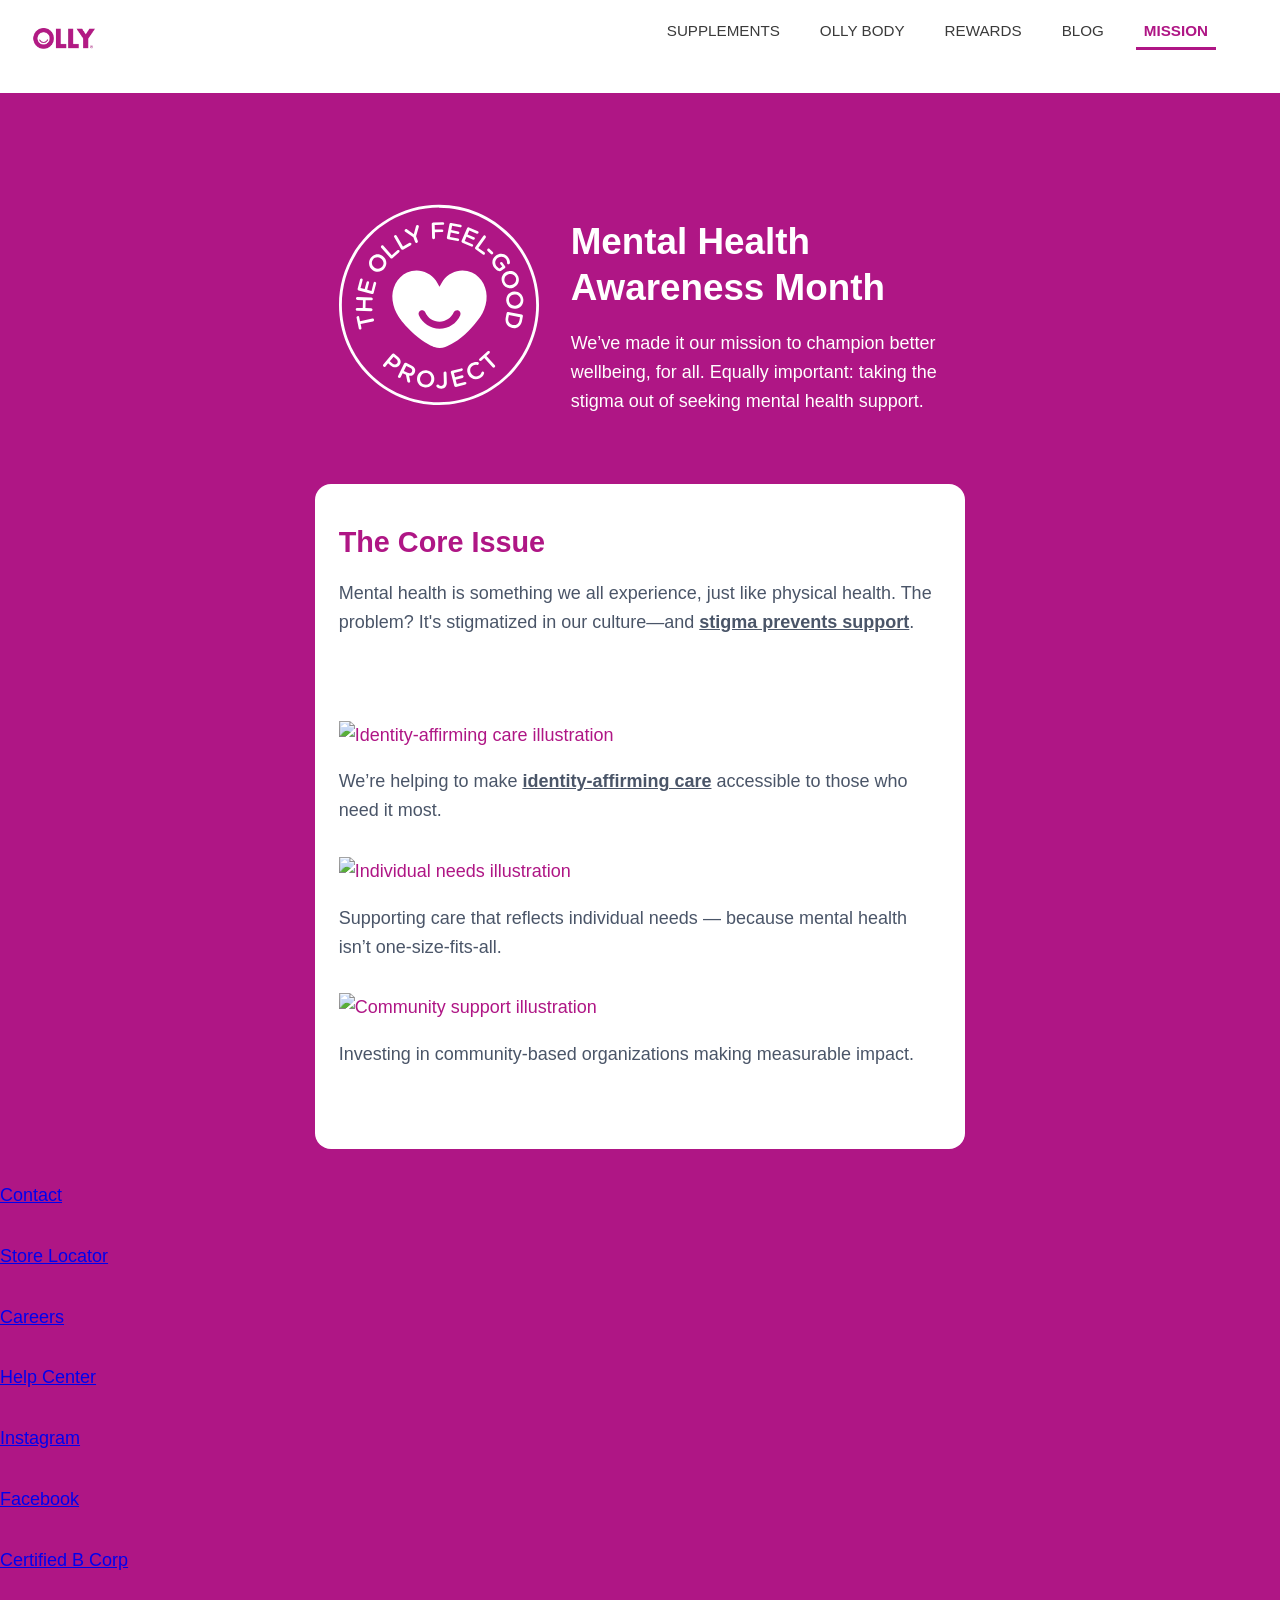
==== index.html @ 5bee1ff4 "progress and image" ====
<!DOCTYPE html>
<html lang="en">

<head>
    <link rel="stylesheet" href="style.css"> 
    <meta name="viewport" content="width=device-width, initial-scale=1.0">
    <meta charset="UTF-8">
    <title>OLLY - Mental Health Awareness Month</title>
</head>

<header>
  <nav aria-label="sidepanelnav" id="mySidepanel" class="sidepanel">
    <ul>
      <li><a href="javascript:void(0);" class="closebtn" onclick="toggleNav()">&times;</a></li>
      <li><a href="/collections/olly-wellness">SUPPLEMENTS</a></li>
      <li><a href="/collections/olly-body">OLLY BODY</a></li>
      <li><a href="/pages/rewards">REWARDS</a></li>
      <li><a href="/blogs/the-well">BLOG</a></li>
      <li><a href="/pages/mental-health-awareness-month" aria-current="page">MISSION</a></li>
    </ul>
  </nav>
    
    
    <nav aria-label="topnav" id="myTopnav">
    <a href="index.html" class="logo">
        <img src="media/olly-logo.webp" alt="Logo">
    </a>
    <ul>
      <li><a href="/collections/olly-wellness">SUPPLEMENTS</a></li>
      <li><a href="/collections/olly-body">OLLY BODY</a></li>
      <li><a href="/pages/rewards">REWARDS</a></li>
      <li><a href="/blogs/the-well">BLOG</a></li>
      <li><a href="/pages/mental-health-awareness-month" aria-current="page">MISSION</a></li>
      <li><a href="javascript:void(0);" class="icon" onclick="toggleNav()">
          <i class="fa fa-bars"></i>
        </a></li>
    </ul>

    <!-- side panel js start -->
        <script>
            function openNav() {
                document.getElementById("mySidepanel").style.width = "250px";
            }
    
            function closeNav() {
                document.getElementById("mySidepanel").style.width = "0";
            }
    
            function toggleNav() {
                var sidepanel = document.getElementById("mySidepanel");
                var topnav = document.getElementById("myTopnav");
    
                if (sidepanel.style.width === "250px") {
                    sidepanel.style.width = "0";
                    topnav.style.display = "flex";
                } else {
                    sidepanel.style.width = "250px";
                    topnav.style.display = "none";
                }
            }
        </script>
    <!-- side panel js end -->
  </nav>
</header>

<main id="MainContent">
    <section aria-labelledby="hero-heading" id="hero">
        <div class="hero-media">
            <img
            src="media/mental-health-logo.svg"
            alt="Mental Health Awareness Month logo"
            />
        </div>

        <div class="hero-content">
            <h1 id="hero-heading">Mental Health Awareness Month</h1>
            <p>
            We’ve made it our mission to champion better wellbeing, for all.
            Equally important: taking the stigma out of seeking mental health support.
            </p>
        </div>
    </section>

  <section aria-labelledby="commitment-heading" id="commitment">
    <div class="commitment-content">
        <h2 id="commitment-heading">The Core Issue</h2>
        <p>
        Mental health is something we all experience, just like physical health. The problem? It's stigmatized in our culture—and <strong>stigma prevents support</strong>.
        </p>
    </div>

    <ul>
      <li>
        <img
          src="https://i.shgcdn.com/0f88d912-123a-4f7f-b907-139915a58013/"
          alt="Identity-affirming care illustration"
        />
        <p>
          We’re helping to make <strong>identity-affirming care</strong>
          accessible to those who need it most.
        </p>
      </li>

      <li>
        <img
          src="https://i.shgcdn.com/5faaf7ad-046f-4b16-beb1-a5397c3eaf25/"
          alt="Individual needs illustration"
        />
        <p>
          Supporting care that reflects individual needs — because
          mental health isn’t one-size-fits-all.
        </p>
      </li>

      <li>
        <img
          src="https://i.shgcdn.com/6b8aafae-0c49-4df1-9c98-b7e3e86e8db0/"
          alt="Community support illustration"
        />
        <p>
          Investing in community-based organizations making
          measurable impact.
        </p>
      </li>
    </ul>
  </section>
</main>

<footer>
  <nav aria-label="Footer navigation">
    <ul>
      <li><a href="/pages/contact">Contact</a></li>
      <li><a href="/pages/find-a-store">Store Locator</a></li>
      <li><a href="https://boards.greenhouse.io/olly">Careers</a></li>
      <li><a href="https://help.olly.com">Help Center</a></li>
    </ul>
  </nav>

  <nav aria-label="Social links">
    <ul>
      <li><a href="https://www.instagram.com/ollynutrition/">Instagram</a></li>
      <li><a href="https://www.facebook.com/OLLYnutrition/">Facebook</a></li>
      <li>
        <a href="https://www.bcorporation.net/en-us/find-a-b-corp/company/olly/">
          Certified B Corp
        </a>
      </li>
    </ul>
  </nav>
</footer>

</html>
---- style.css ----
:root {
    --color-accent: #c4cdd5;
    --color-body-text: #161d25;
    --color-main-background: #fff;
    --color-border: #849bb6;

    --font-heading: Helvetica, Arial, sans-serif;
    --font-body: Helvetica, Arial, sans-serif;
    --font-body-weight: 400;
    --font-body-style: normal;
    --font-body-bold-weight: 700;
  }
  


@font-face {
    font-family:"Montserrat";
    src: url(fonts/Montserrat-SemiBold.ttf) format('truetype');
    font-weight: 300;
    font-style: normal;
  }

@font-face {
    font-family:"Montserrat";
    src: url(fonts/Montserrat-ExtraBold.ttf) format('truetype');
    font-weight: 700;
    font-style: normal;
}



/* =========================================================
   Base Typography & Readability
   ========================================================= */


body {
  font-family: "Montserrat",Helvetica, Arial, sans-serif;
  font-size: clamp(1rem, 0.95rem + 0.25vw, 1.125rem);
  line-height: 1.6;
  color: #ffffff;
  background-color: #AF1685;
  margin:0px;
}

*,
*::before,
*::after {
  box-sizing: border-box;
}

/* =========================================================
   Skip Navigation Link
   ========================================================= */
.skip-link {
  position: absolute;
  top: -100%;
  left: 0;
  padding: 0.5rem 1rem;
  background-color: #ffffff;
  color: #161d25;
  z-index: 1000;
}

.skip-link:focus {
  top: 0;
  outline: 3px solid #ff8c00;
}

/* =========================================================
   Top Navigation Layout
   ========================================================= */
#myTopnav {
  display: flex;
  align-items: center;
  justify-content: space-between;
  padding: 1rem 1.5rem;
  max-width: 100%;
  margin: 0 auto;
  text-align: left;
  background-color: #ffffff;
}

/* Logo */
#myTopnav .logo {
  max-width: 5rem;
  text-decoration: none;
  color: #161d25;
}

/* Navigation List */
#myTopnav ul {
  display: flex;
  gap: 1.5rem;
  list-style: none;
  margin: 0;
  padding: 0;
}

/* =========================================================
   Links & States
   ========================================================= */
#myTopnav a {
  font-size: clamp(0.875rem, 0.83rem + 0.2vw, 0.95rem);
  color: #3a3a3a;
  text-decoration: none;
  padding: 0.5rem;
}

/* Hover & Focus (not color-only) */
#myTopnav a:hover,
#myTopnav a:focus-visible {
  text-decoration: none;
  color: #AF1685;
  border-bottom: 3px solid currentColor;
}

/* Current Page Indicator */
#myTopnav a[aria-current="page"] {
  font-weight: 600;
  color: #AF1685;
  border-bottom: 3px solid #AF1685;
}

/* =========================================================
   Keyboard Navigation & Focus Visibility
   ========================================================= */
a:focus-visible {
  outline: 3px solid #ff8c00;
  outline-offset: 3px;
}

a:focus:not(:focus-visible) {
  outline: none;
}

/* =========================================================
   Screen Reader Enhancements
   ========================================================= */
/* Ensure current page is announced even if color is missed */
#myTopnav a[aria-current="page"]::after {
  content: " (current page)";
  position: absolute;
  left: -9999px;
}



main {
  max-width: 65ch;               /* readable line length */
  margin: 0 auto;
  text-align: left;              /* avoid centered body text */
  margin-top: 3rem;
}

#hero {
  display: grid;
  grid-template-columns: minmax(200px, 1fr) 2fr;
  gap: 2rem;
  align-items: center;
  max-width: 65ch;
  margin: 0 auto;
  padding: 3rem 1.5rem;
}

#hero p{
    color:#ffffff
}


#commitment{
    display: grid;
    grid-template-columns: minmax(1fr, 1fr) 2fr;
    gap: 2rem;
    background-color: #ffffff;
    color:#AF1685;
    padding: 1rem 1.5rem;
    border-radius: 1rem;
}

/* Typography Start*/
h1 {
  font-size: clamp(1.8rem, 1.5rem + 1vw, 2.4rem);
  line-height: 1.25;
  margin-bottom: 1rem;
}

h2 {
  font-size: clamp(1.4rem, 1.2rem + 0.8vw, 1.8rem);
  line-height: 1.3;
  margin-bottom: 0.75rem;
}

p {
  font-size: clamp(1rem, 0.95rem + 0.25vw, 1.125rem);
  line-height: 1.6;
  margin-bottom: 1.25rem;
  color: #4a5568; 
}


ul {
  list-style: none;
  padding: 0;
  margin: 2rem 0;
}

li {
  margin-bottom: 2rem;
}

strong {
  font-weight: 600;
  text-decoration: underline; /* not color-only emphasis */
}
/* Typography End*/


/* Image - non-decor */
img {
  max-width: 100%;
  height: auto;
  display: block;
  margin-bottom: 1rem;
}


/* =========================================================
   Responsive Layout & Typography
   ========================================================= */
@media (max-width: 48rem) {
  #myTopnav {
    flex-direction: column;
    align-items: flex-start;
    gap: 1rem;
  }

  #myTopnav ul {
    flex-wrap: wrap;
    gap: 1rem;
  }
}

/* =========================================================
   Respect User Preferences
   ========================================================= */
@media (prefers-reduced-motion: reduce) {
  * {
    transition: none !important;
  }
}

@media (prefers-contrast: more) {
  #myTopnav a {
    color: #0000ee;
  }

  #myTopnav a:hover,
  #myTopnav a:focus-visible {
    color: #00008b;
  }

  a:focus-visible {
    outline-color: #000000;
  }
}





/* Responsive Nav CSS Start*/
@media screen and (max-width: 1000px) {

  /* Hide links visually, NOT from assistive tech */
  .nav-links a {
    position: absolute;
    left: -9999px;
  }

  /* Hamburger icon */
  .nav-links .icon {
    position: static;
    left: auto;
    display: inline-flex;
    align-items: center;
    justify-content: center;
    min-width: 48px;
    min-height: 48px; /* WCAG touch target */
    cursor: pointer;
  }

  /* Expanded state */
  .topnav.responsive .nav-links a {
    position: static;
    display: block;
    padding: 1rem;
    text-align: left;
  }
}

/* =========================================================
   Hamburger Icon Accessibility
   ========================================================= */
.icon {
  background: none;
  border: none;
  font-size: 1.5rem;
}

.icon:focus-visible {
  outline: 3px solid #ff8c00;
  outline-offset: 3px;
}

/* =========================================================
   Side Panel (Accessible Off-Canvas Menu)
   ========================================================= */
.sidepanel {
  height: 100%;
  width: 0;
  position: fixed;
  z-index: 1000;
  top: 0;
  right: 0;
  background-color: #0b2a4a; /* ensure contrast */
  overflow-x: hidden;
  padding-top: 3.75rem;
  transition: width 0.4s ease;
}

/* Expanded state (via JS or aria-expanded) */
.sidepanel[aria-hidden="false"] {
  width: 280px;
}

/* =========================================================
   Sidepanel Links
   ========================================================= */
.sidepanel a {
  display: block;
  padding: 1rem 1.25rem;
  font-size: 1.125rem;
  color: #ffffff;
  text-decoration: none;
}

.sidepanel a:hover,
.sidepanel a:focus-visible {
  text-decoration: underline;
  outline: none;
}

/* =========================================================
   Close Button
   ========================================================= */
.sidepanel .closebtn {
  position: absolute;
  top: 1rem;
  right: 1rem;
  font-size: 2rem;
  min-width: 48px;
  min-height: 48px;
  display: flex;
  align-items: center;
  justify-content: center;
}

.sidepanel .closebtn:focus-visible {
  outline: 3px solid #ff8c00;
  outline-offset: 3px;
}

/* =========================================================
   Reduced Motion Support
   ========================================================= */
@media (prefers-reduced-motion: reduce) {
  .sidepanel {
    transition: none;
  }
}

/* =========================================================
   Small Height Screens
   ========================================================= */
@media screen and (max-height: 450px) {
  .sidepanel {
    padding-top: 1rem;
  }

  .sidepanel a {
    font-size: 1rem;
  }
}
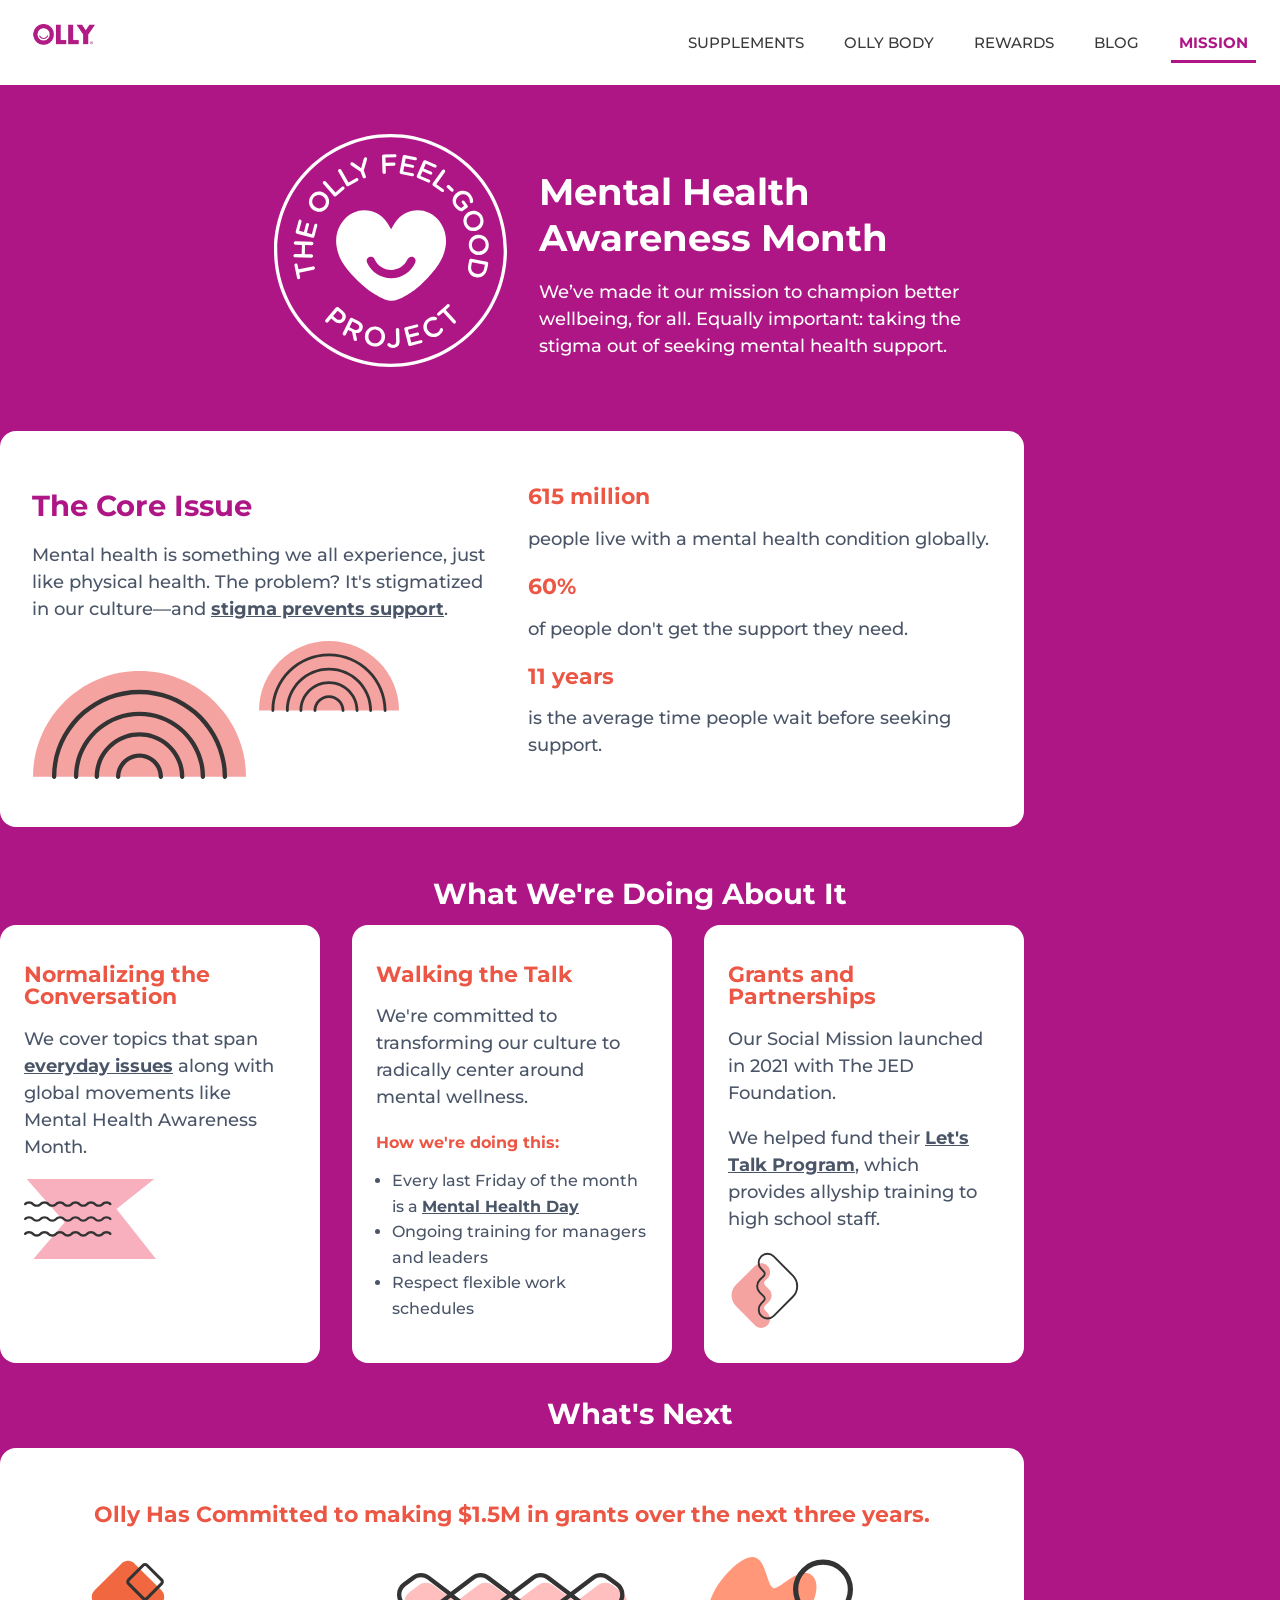
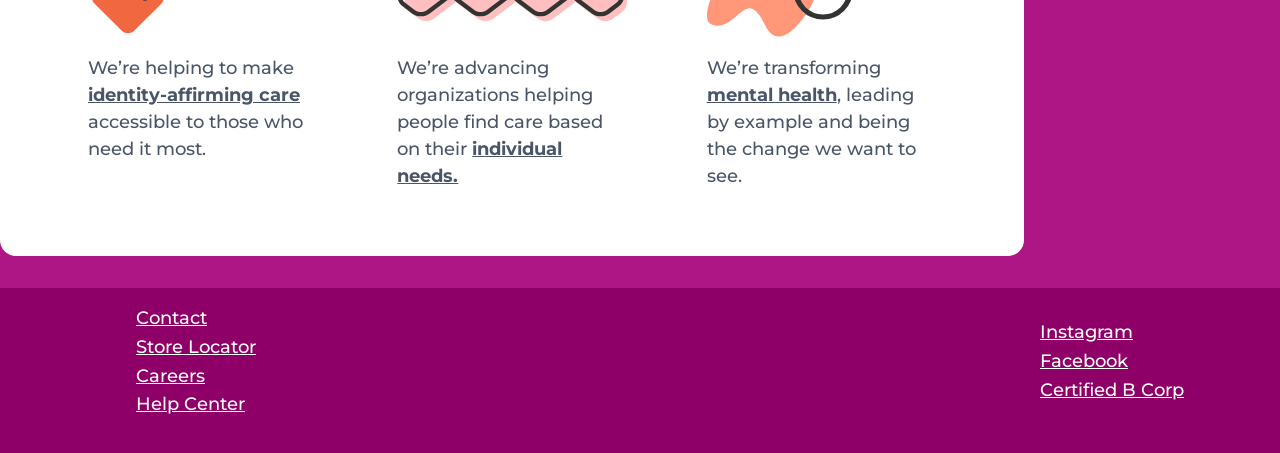
==== commit 72bf1975: "graphics" ====
--- a/index.html
+++ b/index.html
@@ -9,58 +9,49 @@
 </head>
 
 <header>
-  <nav aria-label="sidepanelnav" id="mySidepanel" class="sidepanel">
-    <ul>
-      <li><a href="javascript:void(0);" class="closebtn" onclick="toggleNav()">&times;</a></li>
-      <li><a href="/collections/olly-wellness">SUPPLEMENTS</a></li>
-      <li><a href="/collections/olly-body">OLLY BODY</a></li>
-      <li><a href="/pages/rewards">REWARDS</a></li>
-      <li><a href="/blogs/the-well">BLOG</a></li>
-      <li><a href="/pages/mental-health-awareness-month" aria-current="page">MISSION</a></li>
-    </ul>
-  </nav>
-    
-    
-    <nav aria-label="topnav" id="myTopnav">
-    <a href="index.html" class="logo">
-        <img src="media/olly-logo.webp" alt="Logo">
-    </a>
-    <ul>
-      <li><a href="/collections/olly-wellness">SUPPLEMENTS</a></li>
-      <li><a href="/collections/olly-body">OLLY BODY</a></li>
-      <li><a href="/pages/rewards">REWARDS</a></li>
-      <li><a href="/blogs/the-well">BLOG</a></li>
-      <li><a href="/pages/mental-health-awareness-month" aria-current="page">MISSION</a></li>
-      <li><a href="javascript:void(0);" class="icon" onclick="toggleNav()">
-          <i class="fa fa-bars"></i>
-        </a></li>
-    </ul>
+  <nav aria-label="Main Navigation" id="myTopnav">
+  <a href="index.html" class="logo">
+    <img src="media/olly-logo.webp" alt="Olly Logo">
+  </a>
+  
+  <button class="icon" aria-label="Toggle menu" aria-controls="mySidepanel" aria-expanded="false" onclick="toggleNav()">
+    <i class="fa fa-bars"></i>
+  </button>
 
-    <!-- side panel js start -->
-        <script>
-            function openNav() {
-                document.getElementById("mySidepanel").style.width = "250px";
-            }
-    
-            function closeNav() {
-                document.getElementById("mySidepanel").style.width = "0";
-            }
-    
-            function toggleNav() {
-                var sidepanel = document.getElementById("mySidepanel");
-                var topnav = document.getElementById("myTopnav");
-    
-                if (sidepanel.style.width === "250px") {
-                    sidepanel.style.width = "0";
-                    topnav.style.display = "flex";
-                } else {
-                    sidepanel.style.width = "250px";
-                    topnav.style.display = "none";
-                }
-            }
-        </script>
-    <!-- side panel js end -->
-  </nav>
+  <ul class="nav-links">
+    <li><a href="/collections/olly-wellness">SUPPLEMENTS</a></li>
+    <li><a href="/collections/olly-body">OLLY BODY</a></li>
+    <li><a href="/pages/rewards">REWARDS</a></li>
+    <li><a href="/blogs/the-well">BLOG</a></li>
+    <li><a href="/pages/mental-health-awareness-month" aria-current="page">MISSION</a></li>
+  </ul>
+</nav>
+
+<!-- Sidepanel -->
+<nav aria-label="Side Panel Navigation" id="mySidepanel" class="sidepanel" aria-hidden="true">
+  <button class="closebtn" aria-label="Close menu" onclick="toggleNav()">&times;</button>
+  <ul role="menu">
+    <li><a role="menuitem" href="/collections/olly-wellness">SUPPLEMENTS</a></li>
+    <li><a role="menuitem" href="/collections/olly-body">OLLY BODY</a></li>
+    <li><a role="menuitem" href="/pages/rewards">REWARDS</a></li>
+    <li><a role="menuitem" href="/blogs/the-well">BLOG</a></li>
+    <li><a role="menuitem" href="/pages/mental-health-awareness-month" aria-current="page">MISSION</a></li>
+  </ul>
+</nav>
+
+<script>
+function toggleNav() {
+  const sidepanel = document.getElementById("mySidepanel");
+  const button = document.querySelector(".icon");
+  const isOpen = sidepanel.getAttribute("aria-hidden") === "false";
+
+  sidepanel.setAttribute("aria-hidden", isOpen ? "true" : "false");
+  button.setAttribute("aria-expanded", !isOpen);
+
+  // Optional: prevent tabbing to background when open
+  document.body.style.overflow = !isOpen ? "hidden" : "";
+}
+</script>
 </header>
 
 <main id="MainContent">
@@ -87,42 +78,71 @@
         <p>
         Mental health is something we all experience, just like physical health. The problem? It's stigmatized in our culture—and <strong>stigma prevents support</strong>.
         </p>
+        <img src="media/olly-decor-1.svg" alt="decorative figures pink half-circles">
     </div>
 
-    <ul>
-      <li>
-        <img
-          src="https://i.shgcdn.com/0f88d912-123a-4f7f-b907-139915a58013/"
-          alt="Identity-affirming care illustration"
-        />
-        <p>
-          We’re helping to make <strong>identity-affirming care</strong>
-          accessible to those who need it most.
-        </p>
-      </li>
+    <div class="commitment-content">
+        <h3 id="commitment-statistic1">615 million</h3>
+        <p>people live with a mental health condition globally.</p>
+        <h3 id="commitment-statistic2">60%</h3>
+        <p>of people don't get the support they need.</p>
+        <h3 id="commitment-statistic3">11 years</h3>
+        <p>is the average time people wait before seeking support.</p>
+    </div>
+  </section>
 
-      <li>
-        <img
-          src="https://i.shgcdn.com/5faaf7ad-046f-4b16-beb1-a5397c3eaf25/"
-          alt="Individual needs illustration"
-        />
-        <p>
-          Supporting care that reflects individual needs — because
-          mental health isn’t one-size-fits-all.
-        </p>
-      </li>
 
-      <li>
-        <img
-          src="https://i.shgcdn.com/6b8aafae-0c49-4df1-9c98-b7e3e86e8db0/"
-          alt="Community support illustration"
-        />
-        <p>
-          Investing in community-based organizations making
-          measurable impact.
-        </p>
-      </li>
-    </ul>
+  <section aria-labelledby="our-actions" id="our-actions">
+        <h2 id="our-actions-heading">What We're Doing About It</h2>
+        <section aria-labelledby="our-actions-grid" id="actions-grid">
+            <section aria-labelledby="our-actions-card" id="actioncard">
+                <h3>Normalizing the Conversation</h3>
+                <p>We cover topics that span <strong>everyday issues</strong> along with global movements like Mental Health Awareness Month.</p>
+                <img src="media/olly-decor-2.svg" alt="decorative figures orange diamonds">
+            </section>
+
+            <section aria-labelledby="our-actions-card" id="actioncard">
+                <h3>Walking the Talk</h3>
+                <p>We're committed to transforming our culture to radically center around mental wellness.</p>
+                <h4>How we're doing this:</h4>
+                <ul>
+                    <li>Every last Friday of the month is a <strong>Mental Health Day</strong></li>
+                    <li>Ongoing training for managers and leaders</li>
+                    <li>Respect flexible work schedules</li>
+                </ul>
+            </section>
+
+            <section aria-labelledby="our-actions-card" id="actioncard">
+                <h3>Grants and Partnerships</h3>
+                <p>Our Social Mission launched in 2021 with The JED Foundation.</p>
+                <p>We helped fund their <strong>Let's Talk Program</strong>, which provides allyship training to high school staff.</p>
+                <img src="media/olly-decor-3.svg" alt="decorative figures three pink diamonds">
+            </section>
+        </section>
+  </section>
+
+
+  <section aria-labelledby="whats-next" id="whats-next">
+        <h2 id="whats-next-heading">What's Next</h2>
+        <section aria-labelledby="whats-next-content" id="whats-next-content">
+            <h3>Olly Has Committed to making $1.5M in grants over the next three years.</h3>
+                <section aria-labelledby="whats-next-grid" id="whats-next-grid">
+                    <section aria-labelledby="whats-next-card" id="actioncard">
+                        <img src="media/olly-decor-4.svg" alt="decorative figures three pink diamonds">
+                        <p>We’re helping to make <strong>identity-affirming care</strong> accessible to those who need it most.</p>
+                    </section>
+
+                    <section aria-labelledby="whats-next-card" id="actioncard">
+                        <img src="media/olly-decor-5.svg" alt="decorative figures three pink diamonds">
+                        <p>We’re advancing organizations helping people find care based on their <strong>individual needs.</strong></p>
+                    </section>
+
+                    <section aria-labelledby="whats-next-card" id="actioncard">
+                        <img src="media/olly-decor-6.svg" alt="decorative figures three pink diamonds">
+                        <p>We’re transforming <strong>mental health</strong>, leading by example and being the change we want to see.</p>
+                    </section>
+                </section>
+        </section>
   </section>
 </main>
 
--- a/style.css
+++ b/style.css
@@ -15,15 +15,15 @@
 
 @font-face {
     font-family:"Montserrat";
-    src: url(fonts/Montserrat-SemiBold.ttf) format('truetype');
-    font-weight: 300;
+    src: url(fonts/Montserrat-Bold.ttf) format('truetype');
+    font-weight: 700;
     font-style: normal;
   }
 
 @font-face {
     font-family:"Montserrat";
-    src: url(fonts/Montserrat-ExtraBold.ttf) format('truetype');
-    font-weight: 700;
+    src: url(fonts/Montserrat-Medium.ttf) format('truetype');
+    font-weight: 300;
     font-style: normal;
 }
 
@@ -147,10 +147,9 @@
 
 
 main {
-  max-width: 65ch;               /* readable line length */
+  /* max-width: 65ch; */
   margin: 0 auto;
   text-align: left;              /* avoid centered body text */
-  margin-top: 3rem;
 }
 
 #hero {
@@ -168,15 +167,118 @@
 }
 
 
+
 #commitment{
     display: grid;
-    grid-template-columns: minmax(1fr, 1fr) 2fr;
+    grid-template-columns: 1fr 1fr;
     gap: 2rem;
+    background-color: #ffffff;
+    color:#AF1685;
+    padding: 2rem 2rem;
+    border-radius: 1rem;
+    max-width:80%;
+    justify-self: center;
+}
+
+#commitment h3{
+    color: #EC5745;
+}
+
+#actions-grid{
+    display:grid;
+    grid-template-columns: 1fr 1fr 1fr;
+    gap:2rem;
+    max-width: 80%;
+    justify-self: center;
+}
+
+#our-actions h2{
+    text-align: center;
+    margin-top: 3rem;
+}
+
+#actioncard {
     background-color: #ffffff;
     color:#AF1685;
     padding: 1rem 1.5rem;
     border-radius: 1rem;
 }
+
+#actioncard h3{
+    color: #EC5745;
+    font-weight: 700;
+    font-family:"Montserrat";
+}
+
+#actioncard h4{
+    color: #EC5745;
+    font-size: 1rem;
+    margin-bottom: 1rem;
+}
+
+#actioncard ul{
+    color: #4a5568;
+    font-size: 1rem;
+    padding-left:1rem;
+}
+
+#actioncard img{
+    display: flex;
+    justify-self: center;
+    height: 5rem;
+}
+
+#whats-next-content{
+    background-color: #ffffff;
+    justify-self: center;
+    max-width: 80%;
+    padding: 2rem 4rem;
+    border-radius: 1rem;
+}
+
+#whats-next h2{
+    margin-top: 2rem;
+    text-align: center;
+    margin-bottom: 1rem;
+    color:#ffffff;
+}
+
+#whats-next-content h3{
+    color:#EC5745;
+    text-align: center;
+}
+
+#whats-next-grid{
+    display: grid;
+    grid-template-columns: 1fr 1fr 1fr;
+    gap: 2rem;
+}
+
+footer{
+  display: flex;
+  align-items: center;
+  justify-content: space-between;
+  padding: 1rem 6rem;
+  max-width: 100%;
+  margin-top: 2rem;
+  text-align: left;
+  background-color: #8E0067;
+}
+
+footer ul{
+    text-decoration: none;
+    list-style: none;
+}   
+
+footer a{
+    color:#ffffff;
+}
+
+footer a :hover{
+    color:#EC5745;
+}
+
+
 
 /* Typography Start*/
 h1 {
@@ -186,27 +288,40 @@
 }
 
 h2 {
-  font-size: clamp(1.4rem, 1.2rem + 0.8vw, 1.8rem);
+  font-size: clamp(1.4rem, 1.5rem + 0.8vw, 1.8rem);
   line-height: 1.3;
   margin-bottom: 0.75rem;
 }
 
+h3 {
+    font-size: clamp(1.2rem, 1rem + 0.5vw, 1.5rem);
+    line-height: 1;
+    margin-bottom: 1rem;
+}
+
+h4 {
+  font-size: clamp(1rem, 0.9rem + 0.3vw, 1.25rem);
+  line-height: 1.2;
+  margin-bottom: 0.5rem;
+}
+
 p {
   font-size: clamp(1rem, 0.95rem + 0.25vw, 1.125rem);
-  line-height: 1.6;
-  margin-bottom: 1.25rem;
+  line-height: 1.5;
+  /* margin-bottom: 1rem; */
   color: #4a5568; 
 }
 
 
 ul {
-  list-style: none;
-  padding: 0;
-  margin: 2rem 0;
+  /* list-style: none; */
+  /* padding: 0; */
+  /* margin: 2rem 0; */
+  margin-top: 0rem;
 }
 
 li {
-  margin-bottom: 2rem;
+  /* margin-bottom: 2rem; */
 }
 
 strong {
@@ -270,42 +385,42 @@
 
 
 /* Responsive Nav CSS Start*/
-@media screen and (max-width: 1000px) {
-
-  /* Hide links visually, NOT from assistive tech */
-  .nav-links a {
-    position: absolute;
-    left: -9999px;
-  }
-
-  /* Hamburger icon */
-  .nav-links .icon {
-    position: static;
-    left: auto;
-    display: inline-flex;
-    align-items: center;
-    justify-content: center;
-    min-width: 48px;
-    min-height: 48px; /* WCAG touch target */
-    cursor: pointer;
-  }
-
-  /* Expanded state */
-  .topnav.responsive .nav-links a {
-    position: static;
-    display: block;
-    padding: 1rem;
-    text-align: left;
-  }
-}
-
-/* =========================================================
-   Hamburger Icon Accessibility
-   ========================================================= */
+/* ===== Topnav ===== */
+.topnav {
+  display: flex;
+  justify-content: space-between;
+  align-items: center;
+  padding: 0.5rem 1rem;
+  background-color: #0b2a4a;
+}
+
+.topnav .logo img {
+  max-height: 48px;
+}
+
+.nav-links {
+  display: flex;
+  gap: 1rem;
+}
+
+.nav-links a {
+  color: #fff;
+  text-decoration: none;
+  font-size: 1rem;
+}
+
+.nav-links a:focus-visible {
+  outline: 3px solid #ff8c00;
+  outline-offset: 3px;
+}
+
+/* Hamburger */
 .icon {
+  display: none;
   background: none;
   border: none;
   font-size: 1.5rem;
+  cursor: pointer;
 }
 
 .icon:focus-visible {
@@ -313,9 +428,7 @@
   outline-offset: 3px;
 }
 
-/* =========================================================
-   Side Panel (Accessible Off-Canvas Menu)
-   ========================================================= */
+/* ===== Sidepanel ===== */
 .sidepanel {
   height: 100%;
   width: 0;
@@ -323,38 +436,30 @@
   z-index: 1000;
   top: 0;
   right: 0;
-  background-color: #0b2a4a; /* ensure contrast */
+  background-color: #0b2a4a;
   overflow-x: hidden;
   padding-top: 3.75rem;
   transition: width 0.4s ease;
 }
 
-/* Expanded state (via JS or aria-expanded) */
 .sidepanel[aria-hidden="false"] {
   width: 280px;
 }
 
-/* =========================================================
-   Sidepanel Links
-   ========================================================= */
 .sidepanel a {
   display: block;
   padding: 1rem 1.25rem;
   font-size: 1.125rem;
-  color: #ffffff;
+  color: #fff;
   text-decoration: none;
 }
 
 .sidepanel a:hover,
 .sidepanel a:focus-visible {
   text-decoration: underline;
-  outline: none;
-}
-
-/* =========================================================
-   Close Button
-   ========================================================= */
-.sidepanel .closebtn {
+}
+
+.closebtn {
   position: absolute;
   top: 1rem;
   right: 1rem;
@@ -366,23 +471,34 @@
   justify-content: center;
 }
 
-.sidepanel .closebtn:focus-visible {
+.closebtn:focus-visible {
   outline: 3px solid #ff8c00;
   outline-offset: 3px;
 }
 
-/* =========================================================
-   Reduced Motion Support
-   ========================================================= */
+/* ===== Responsive ===== */
+@media screen and (max-width: 1000px) {
+  .nav-links {
+    display: none;
+  }
+
+  .icon {
+    display: inline-flex;
+    align-items: center;
+    justify-content: center;
+    min-width: 48px;
+    min-height: 48px;
+  }
+}
+
+/* ===== Reduced Motion ===== */
 @media (prefers-reduced-motion: reduce) {
   .sidepanel {
     transition: none;
   }
 }
 
-/* =========================================================
-   Small Height Screens
-   ========================================================= */
+/* ===== Small height screens ===== */
 @media screen and (max-height: 450px) {
   .sidepanel {
     padding-top: 1rem;
@@ -392,3 +508,13 @@
     font-size: 1rem;
   }
 }
+
+
+
+
+
+
+
+
+
+
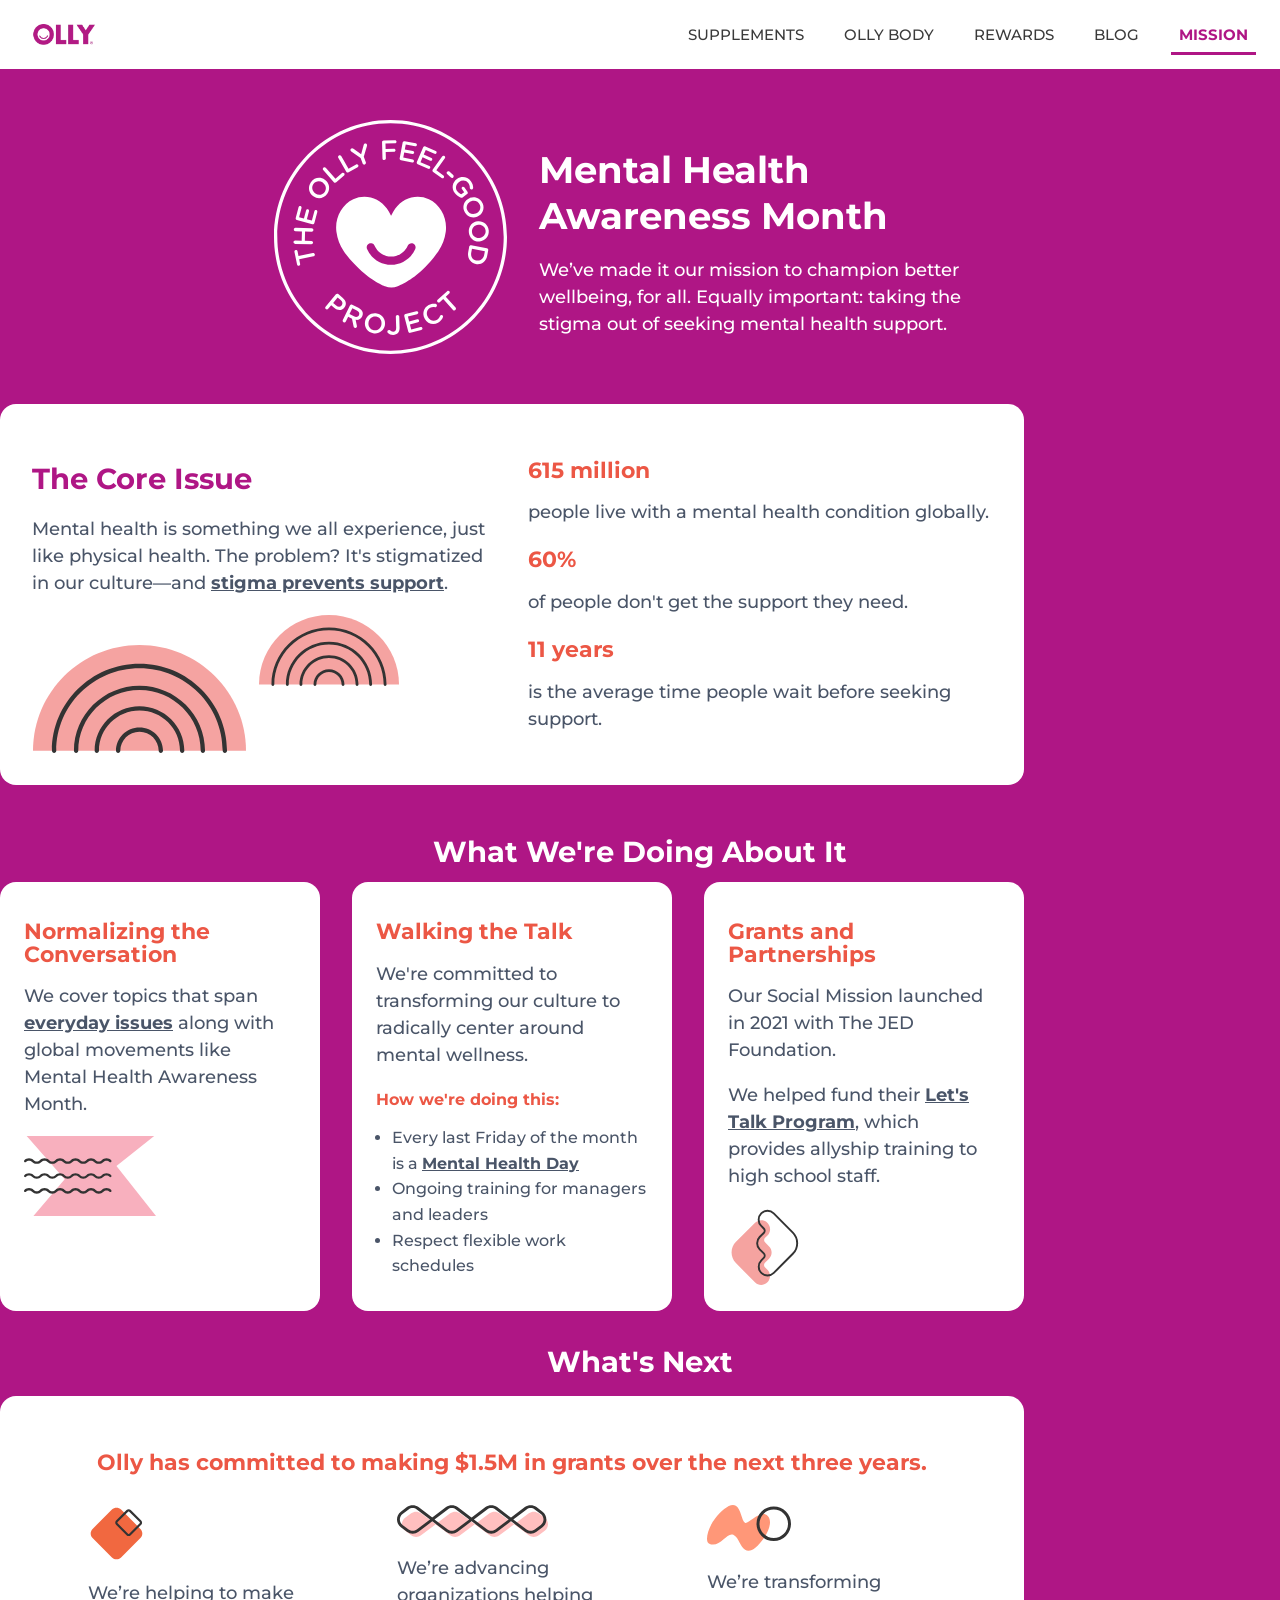
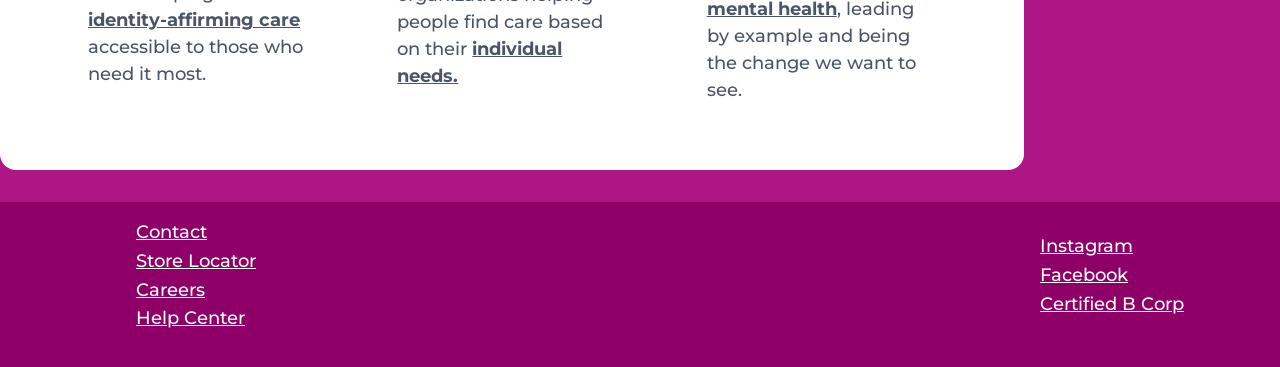
==== commit 713d8c28: "responsive" ====
--- a/index.html
+++ b/index.html
@@ -125,19 +125,19 @@
   <section aria-labelledby="whats-next" id="whats-next">
         <h2 id="whats-next-heading">What's Next</h2>
         <section aria-labelledby="whats-next-content" id="whats-next-content">
-            <h3>Olly Has Committed to making $1.5M in grants over the next three years.</h3>
+            <h3>Olly has committed to making $1.5M in grants over the next three years.</h3>
                 <section aria-labelledby="whats-next-grid" id="whats-next-grid">
-                    <section aria-labelledby="whats-next-card" id="actioncard">
+                    <section aria-labelledby="whats-next-card" id="whats-next-card">
                         <img src="media/olly-decor-4.svg" alt="decorative figures three pink diamonds">
                         <p>We’re helping to make <strong>identity-affirming care</strong> accessible to those who need it most.</p>
                     </section>
 
-                    <section aria-labelledby="whats-next-card" id="actioncard">
+                    <section aria-labelledby="whats-next-card" id="whats-next-card">
                         <img src="media/olly-decor-5.svg" alt="decorative figures three pink diamonds">
                         <p>We’re advancing organizations helping people find care based on their <strong>individual needs.</strong></p>
                     </section>
 
-                    <section aria-labelledby="whats-next-card" id="actioncard">
+                    <section aria-labelledby="whats-next-card" id="whats-next-card">
                         <img src="media/olly-decor-6.svg" alt="decorative figures three pink diamonds">
                         <p>We’re transforming <strong>mental health</strong>, leading by example and being the change we want to see.</p>
                     </section>
--- a/style.css
+++ b/style.css
@@ -254,6 +254,17 @@
     gap: 2rem;
 }
 
+#whats-next-card{
+    background-color: #ffffff;
+    color:#AF1685;
+    padding: 1rem 1.5rem;
+    border-radius: 1rem;
+}
+
+#whats-next-card img{
+    justify-self: center;
+    }
+
 footer{
   display: flex;
   align-items: center;
@@ -331,12 +342,11 @@
 /* Typography End*/
 
 
-/* Image - non-decor */
+/* logo */
 img {
   max-width: 100%;
   height: auto;
   display: block;
-  margin-bottom: 1rem;
 }
 
 
@@ -488,8 +498,69 @@
     justify-content: center;
     min-width: 48px;
     min-height: 48px;
-  }
-}
+    }
+
+    #hero {
+    grid-template-columns: 1fr;
+    }
+
+    #hero img {
+    justify-self: center;
+    }
+
+    #commitment{
+        grid-template-columns: 1fr;
+        text-align: left;
+        max-width: 90%;
+    }
+
+    #commitment h3{
+        margin-top: 1rem;
+    }
+
+    #actions-grid{
+    grid-template-columns: 1fr;
+    max-width: 90%;
+    }
+
+
+    #whats-next-content{
+        padding: 1rem;
+        max-width: 90%;
+    }
+
+    #whats-next h3{
+        margin-top: 1.5rem;
+        text-align: left;
+    }
+
+    #whats-next-grid{
+    grid-template-columns: 1fr;
+    }
+
+    #whats-next-card{
+    padding: 0;
+    max-width: 100%;
+    }
+
+    #whats-next-card img{
+    justify-self: center;
+    }
+
+    footer {
+    flex-direction: column;
+    padding:1rem 1rem 2rem;
+    gap:1.5rem;
+    text-align: center;
+    }
+
+    footer ul{
+        list-style: none;
+        margin: 0;
+        padding: 0;
+    }
+}
+
 
 /* ===== Reduced Motion ===== */
 @media (prefers-reduced-motion: reduce) {
@@ -500,21 +571,27 @@
 
 /* ===== Small height screens ===== */
 @media screen and (max-height: 450px) {
-  .sidepanel {
+
+    .sidepanel {
     padding-top: 1rem;
   }
 
   .sidepanel a {
     font-size: 1rem;
   }
-}
-
-
-
-
-
-
-
-
-
-
+
+  .logo img{
+    justify-content: center;
+  }
+
+}
+
+
+
+
+
+
+
+
+
+
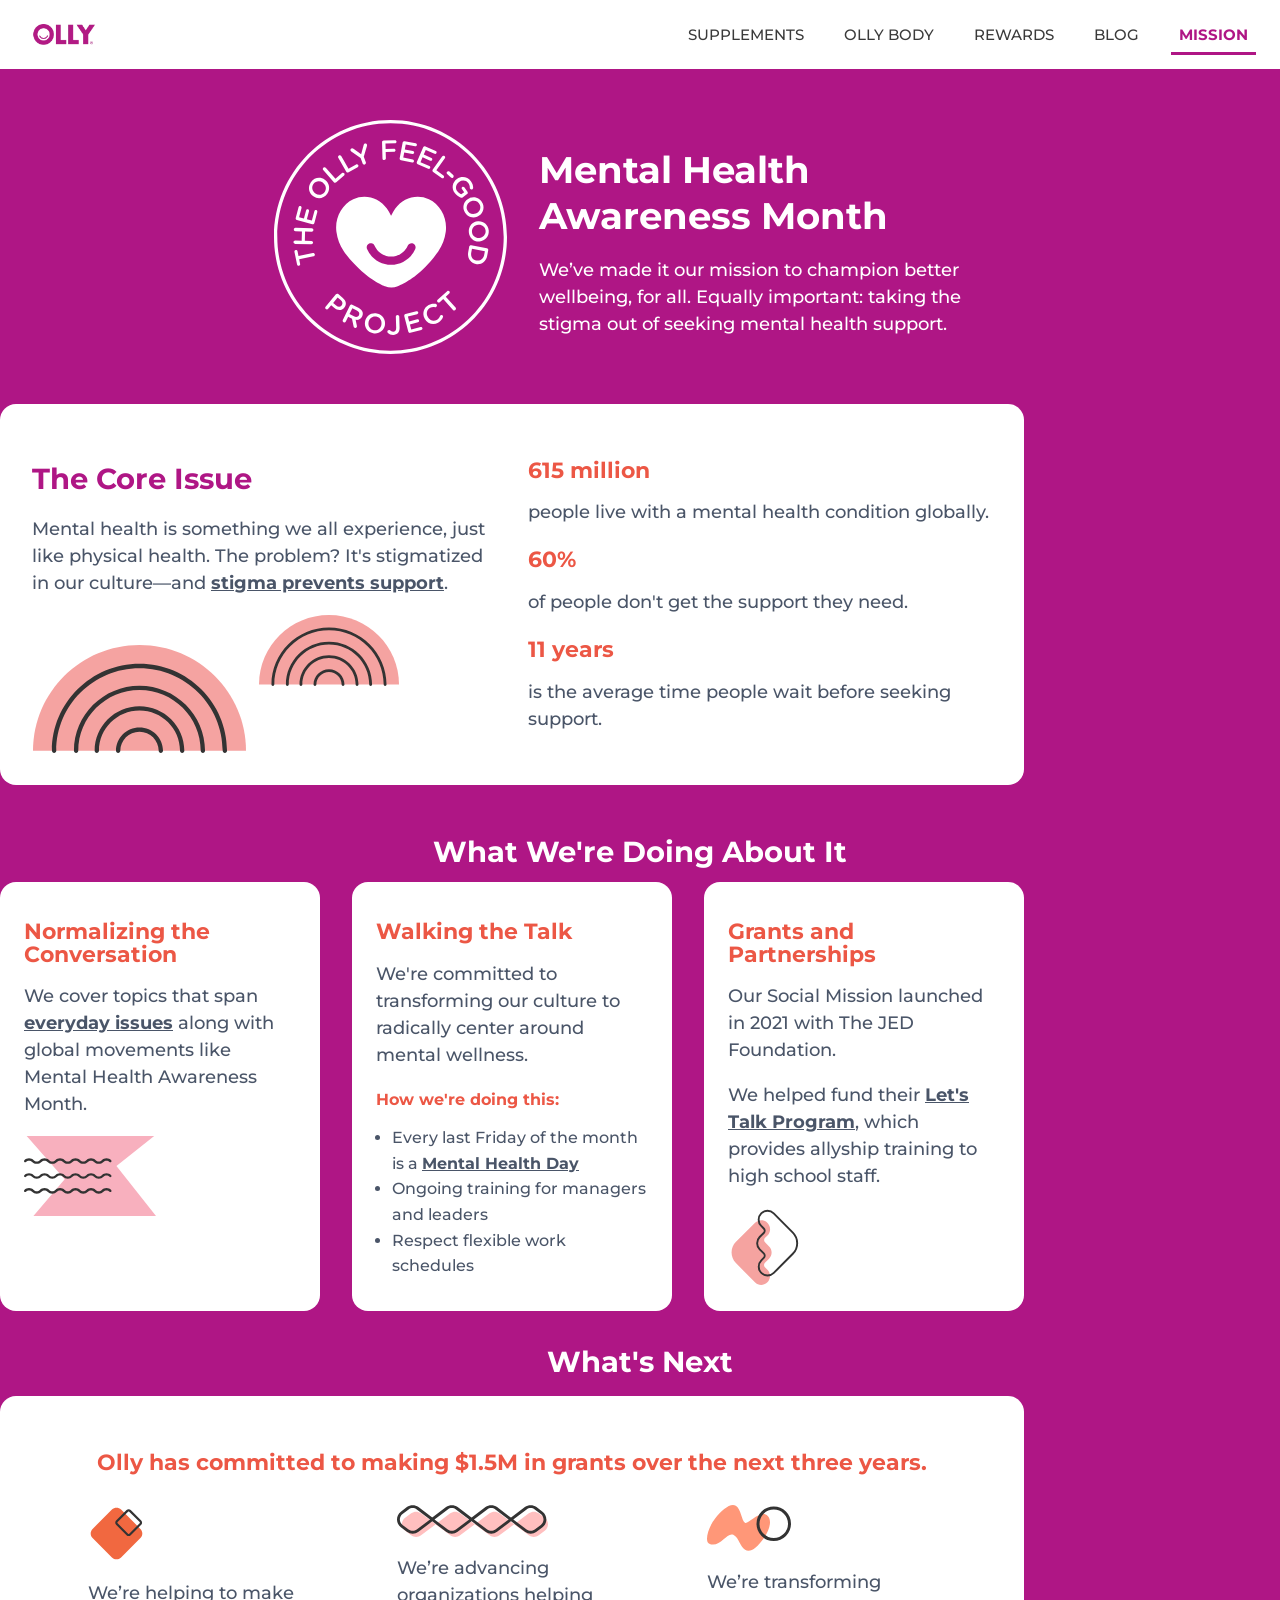
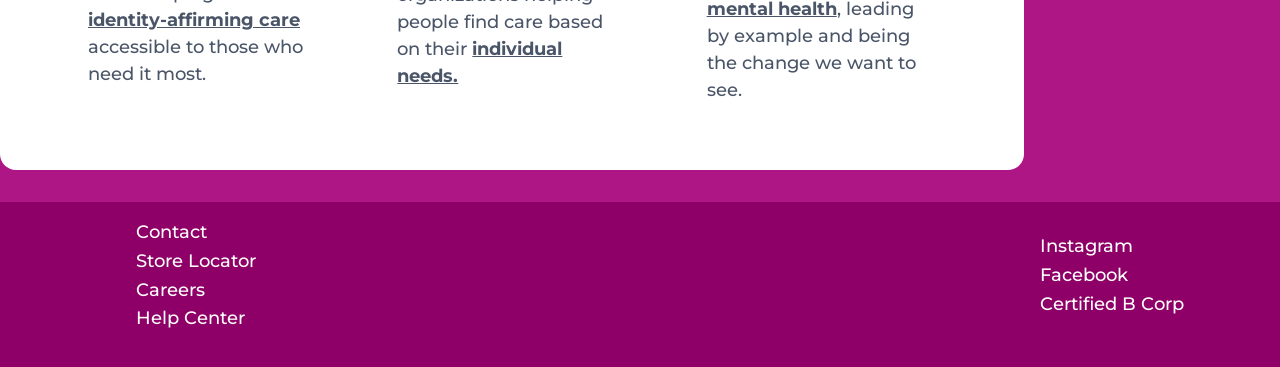
==== commit 5c5ebcb6: "footer" ====
--- a/index.html
+++ b/index.html
@@ -7,6 +7,8 @@
     <meta charset="UTF-8">
     <title>OLLY - Mental Health Awareness Month</title>
 </head>
+
+<body>
 
 <header>
   <nav aria-label="Main Navigation" id="myTopnav">
@@ -98,7 +100,7 @@
             <section aria-labelledby="our-actions-card" id="actioncard">
                 <h3>Normalizing the Conversation</h3>
                 <p>We cover topics that span <strong>everyday issues</strong> along with global movements like Mental Health Awareness Month.</p>
-                <img src="media/olly-decor-2.svg" alt="decorative figures orange diamonds">
+                <img src="media/olly-decor-2.svg" alt="decorative figures pink geometric shape">
             </section>
 
             <section aria-labelledby="our-actions-card" id="actioncard">
@@ -116,7 +118,7 @@
                 <h3>Grants and Partnerships</h3>
                 <p>Our Social Mission launched in 2021 with The JED Foundation.</p>
                 <p>We helped fund their <strong>Let's Talk Program</strong>, which provides allyship training to high school staff.</p>
-                <img src="media/olly-decor-3.svg" alt="decorative figures three pink diamonds">
+                <img src="media/olly-decor-3.svg" alt="decorative figures pink organic shapes">
             </section>
         </section>
   </section>
@@ -128,7 +130,7 @@
             <h3>Olly has committed to making $1.5M in grants over the next three years.</h3>
                 <section aria-labelledby="whats-next-grid" id="whats-next-grid">
                     <section aria-labelledby="whats-next-card" id="whats-next-card">
-                        <img src="media/olly-decor-4.svg" alt="decorative figures three pink diamonds">
+                        <img src="media/olly-decor-4.svg" alt="decorative figures orange diamonds">
                         <p>We’re helping to make <strong>identity-affirming care</strong> accessible to those who need it most.</p>
                     </section>
 
@@ -138,7 +140,7 @@
                     </section>
 
                     <section aria-labelledby="whats-next-card" id="whats-next-card">
-                        <img src="media/olly-decor-6.svg" alt="decorative figures three pink diamonds">
+                        <img src="media/olly-decor-6.svg" alt="decorative figures orange organic shapes">
                         <p>We’re transforming <strong>mental health</strong>, leading by example and being the change we want to see.</p>
                     </section>
                 </section>
@@ -147,7 +149,7 @@
 </main>
 
 <footer>
-  <nav aria-label="Footer navigation">
+  <nav aria-label="Footer-navigation">
     <ul>
       <li><a href="/pages/contact">Contact</a></li>
       <li><a href="/pages/find-a-store">Store Locator</a></li>
@@ -156,7 +158,7 @@
     </ul>
   </nav>
 
-  <nav aria-label="Social links">
+  <nav aria-label="Social-links">
     <ul>
       <li><a href="https://www.instagram.com/ollynutrition/">Instagram</a></li>
       <li><a href="https://www.facebook.com/OLLYnutrition/">Facebook</a></li>
@@ -168,5 +170,6 @@
     </ul>
   </nav>
 </footer>
+</body>
 
 </html>
--- a/style.css
+++ b/style.css
@@ -274,7 +274,9 @@
   margin-top: 2rem;
   text-align: left;
   background-color: #8E0067;
-}
+  color:#ffffff;
+}
+
 
 footer ul{
     text-decoration: none;
@@ -283,10 +285,15 @@
 
 footer a{
     color:#ffffff;
-}
-
-footer a :hover{
-    color:#EC5745;
+    text-decoration: none;
+
+}
+
+
+footer a:hover,
+footer a:focus-visible {
+  color: #FFDC83;              /* hover color */
+  text-decoration: underline; /* non-color cue */
 }
 
 
@@ -405,7 +412,7 @@
 }
 
 .topnav .logo img {
-  max-height: 48px;
+  max-height: 3rem;
 }
 
 .nav-links {
